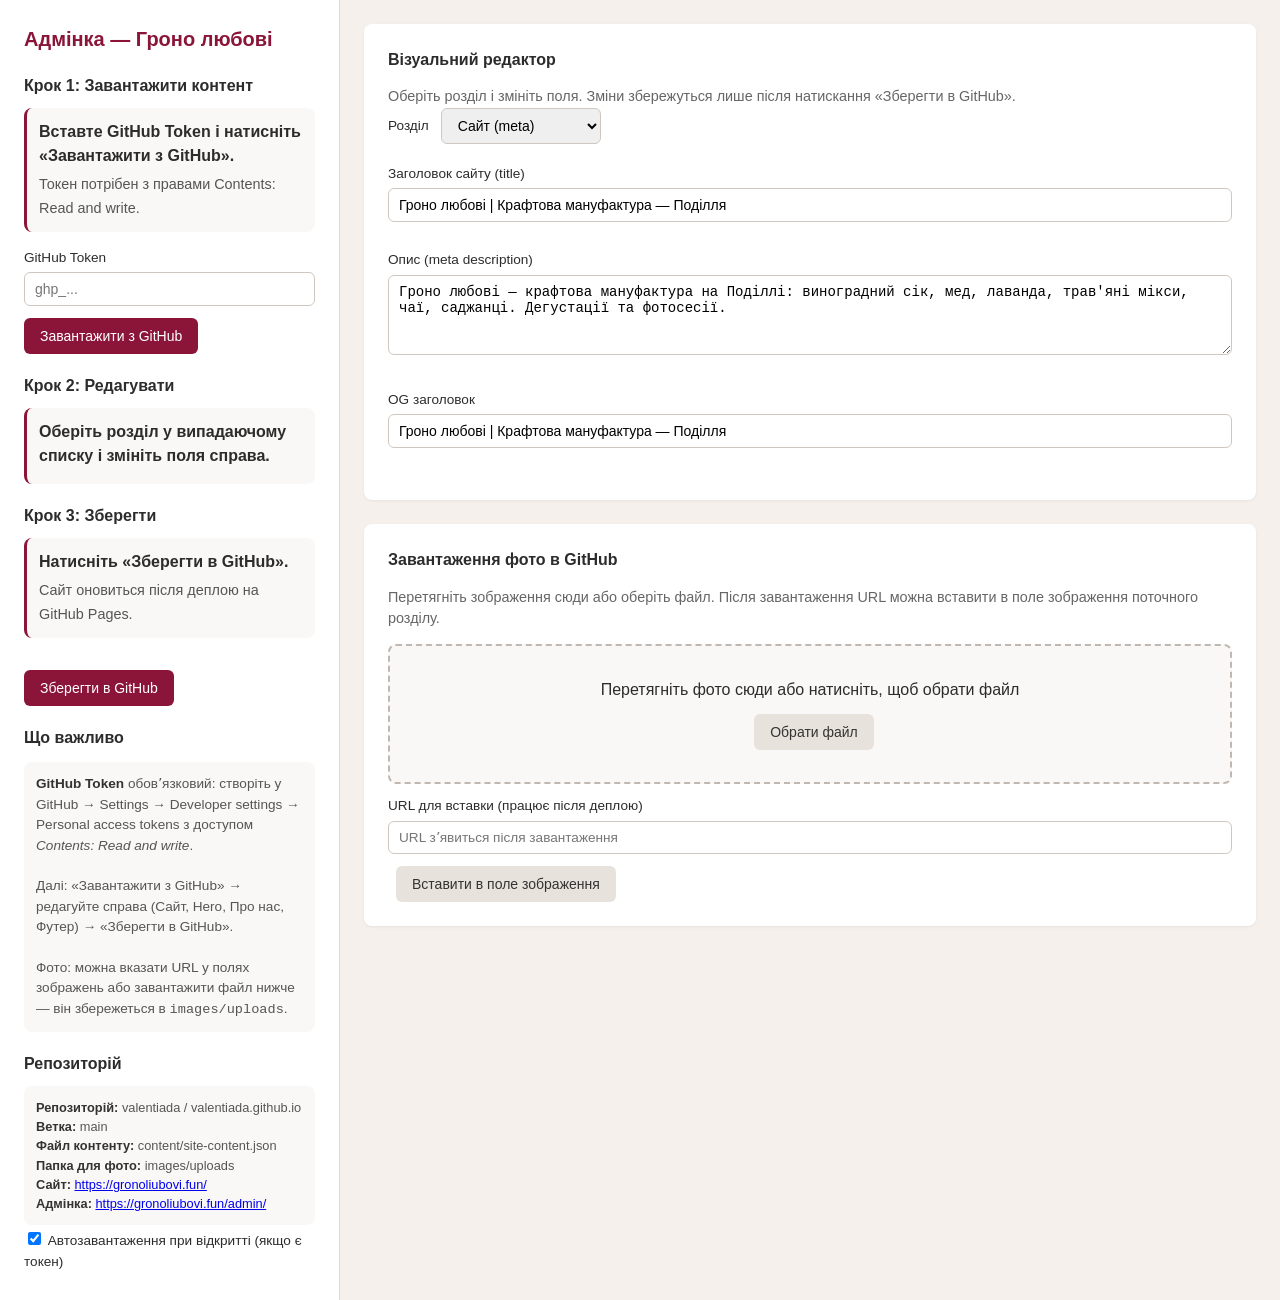
==== admin/index.html @ d366b320 "Адмін-панель: редагування контенту через GitHub Token Made-with: Cursor" ====
<!DOCTYPE html>
<html lang="uk">
<head>
  <meta charset="UTF-8" />
  <meta name="viewport" content="width=device-width, initial-scale=1" />
  <meta name="robots" content="noindex" />
  <title>Адмінка — Гроно любові</title>
  <style>
    * { box-sizing: border-box; }
    body { font-family: -apple-system, BlinkMacSystemFont, 'Segoe UI', Roboto, sans-serif; margin: 0; background: #f5f0eb; color: #2c2c2c; line-height: 1.5; }
    .layout { display: flex; min-height: 100vh; }
    .sidebar { width: 340px; min-width: 300px; padding: 24px; background: #fff; border-right: 1px solid #e0d9d2; overflow-y: auto; }
    .main { flex: 1; padding: 24px; overflow-y: auto; }
    h1 { font-size: 1.25rem; margin: 0 0 20px; color: #8B1538; }
    h2 { font-size: 1rem; margin: 20px 0 10px; font-weight: 600; }
    .step { margin-bottom: 16px; padding: 12px; background: #faf8f6; border-radius: 8px; border-left: 3px solid #8B1538; }
    .step strong { display: block; margin-bottom: 4px; }
    .step span { font-size: 0.9rem; color: #555; }
    label { display: block; margin-bottom: 4px; font-size: 0.85rem; font-weight: 500; }
    input[type="text"], input[type="password"], textarea { width: 100%; padding: 8px 10px; border: 1px solid #d0c8c0; border-radius: 6px; font-size: 14px; margin-bottom: 12px; }
    textarea { min-height: 80px; resize: vertical; }
    button { padding: 10px 16px; border-radius: 6px; font-size: 14px; cursor: pointer; border: none; }
    .btn-primary { background: #8B1538; color: #fff; }
    .btn-primary:hover { background: #70122e; }
    .btn-secondary { background: #e8e2dc; color: #333; margin-left: 8px; }
    .btn-secondary:hover { background: #ddd6ce; }
    .info-box { font-size: 0.85rem; color: #555; background: #faf8f6; padding: 12px; border-radius: 8px; margin: 12px 0; }
    .info-box strong { color: #333; }
    .repo-row { font-size: 0.8rem; margin: 4px 0; word-break: break-all; }
    .editor-card { background: #fff; border-radius: 8px; padding: 24px; margin-bottom: 24px; box-shadow: 0 1px 3px rgba(0,0,0,0.06); }
    .editor-card h2 { margin-top: 0; }
    .section-select { display: flex; gap: 12px; flex-wrap: wrap; align-items: center; margin-bottom: 20px; }
    select { padding: 8px 12px; border: 1px solid #d0c8c0; border-radius: 6px; font-size: 14px; min-width: 160px; }
    .field { margin-bottom: 16px; }
    .drop-zone { border: 2px dashed #c0b8b0; border-radius: 8px; padding: 32px; text-align: center; background: #faf8f6; margin: 12px 0; cursor: pointer; transition: background .2s; }
    .drop-zone:hover, .drop-zone.dragover { background: #f0ebe6; border-color: #8B1538; }
    .drop-zone input { display: none; }
    .url-output { margin-top: 12px; }
    .url-output input { font-size: 0.85rem; }
    .status { margin-top: 12px; padding: 8px 12px; border-radius: 6px; font-size: 0.9rem; }
    .status.success { background: #e8f5e9; color: #2e7d32; }
    .status.error { background: #ffebee; color: #c62828; }
    .status.info { background: #e3f2fd; color: #1565c0; }
    .mb-0 { margin-bottom: 0; }
    .mt-16 { margin-top: 16px; }
    @media (max-width: 900px) { .layout { flex-direction: column; } .sidebar { width: 100%; border-right: none; border-bottom: 1px solid #e0d9d2; } }
  </style>
</head>
<body>
  <div class="layout">
    <aside class="sidebar">
      <h1>Адмінка — Гроно любові</h1>

      <h2>Крок 1: Завантажити контент</h2>
      <div class="step">
        <strong>Вставте GitHub Token і натисніть «Завантажити з GitHub».</strong>
        <span>Токен потрібен з правами Contents: Read and write.</span>
      </div>
      <label>GitHub Token</label>
      <input type="password" id="token" placeholder="ghp_..." autocomplete="off" />
      <button type="button" class="btn-primary" id="btnLoad">Завантажити з GitHub</button>

      <h2>Крок 2: Редагувати</h2>
      <div class="step">
        <strong>Оберіть розділ у випадаючому списку і змініть поля справа.</strong>
      </div>

      <h2>Крок 3: Зберегти</h2>
      <div class="step">
        <strong>Натисніть «Зберегти в GitHub».</strong>
        <span>Сайт оновиться після деплою на GitHub Pages.</span>
      </div>
      <button type="button" class="btn-primary mt-16" id="btnSave">Зберегти в GitHub</button>

      <h2>Що важливо</h2>
      <div class="info-box">
        <strong>GitHub Token</strong> обовʼязковий: створіть у GitHub → Settings → Developer settings → Personal access tokens з доступом <em>Contents: Read and write</em>.
        <br><br>
        Далі: «Завантажити з GitHub» → редагуйте справа (Сайт, Hero, Про нас, Футер) → «Зберегти в GitHub».
        <br><br>
        Фото: можна вказати URL у полях зображень або завантажити файл нижче — він збережеться в <code>images/uploads</code>.
      </div>

      <h2>Репозиторій</h2>
      <div class="info-box repo-row">
        <strong>Репозиторій:</strong> <span id="repoDisplay">valentiada / valentiada.github.io</span><br>
        <strong>Ветка:</strong> <span id="branchDisplay">main</span><br>
        <strong>Файл контенту:</strong> <span id="pathDisplay">content/site-content.json</span><br>
        <strong>Папка для фото:</strong> <span id="photoFolderDisplay">images/uploads</span><br>
        <strong>Сайт:</strong> <a href="https://gronoliubovi.fun/" target="_blank" rel="noopener">https://gronoliubovi.fun/</a><br>
        <strong>Адмінка:</strong> <a href="https://gronoliubovi.fun/admin/" target="_blank" rel="noopener">https://gronoliubovi.fun/admin/</a>
      </div>

      <label><input type="checkbox" id="autoLoad" checked /> Автозавантаження при відкритті (якщо є токен)</label>
    </aside>

    <main class="main">
      <div class="editor-card">
        <h2>Візуальний редактор</h2>
        <p class="mb-0" style="color:#666;font-size:0.9rem;">Оберіть розділ і змініть поля. Зміни збережуться лише після натискання «Зберегти в GitHub».</p>

        <div class="section-select">
          <label class="field" style="margin-bottom:0;">Розділ</label>
          <select id="section">
            <option value="site">Сайт (meta)</option>
            <option value="hero">Hero</option>
            <option value="about">Про нас</option>
            <option value="footer">Футер</option>
          </select>
        </div>

        <div id="editorFields"></div>
        <div id="editorStatus" class="status" style="display:none;"></div>
      </div>

      <div class="editor-card">
        <h2>Завантаження фото в GitHub</h2>
        <p style="color:#666;font-size:0.9rem;">Перетягніть зображення сюди або оберіть файл. Після завантаження URL можна вставити в поле зображення поточного розділу.</p>
        <div class="drop-zone" id="dropZone">
          <input type="file" id="fileInput" accept="image/*" />
          <p style="margin:0;">Перетягніть фото сюди або натисніть, щоб обрати файл</p>
          <button type="button" class="btn-secondary" style="margin-top:12px;">Обрати файл</button>
        </div>
        <div class="url-output">
          <label>URL для вставки (працює після деплою)</label>
          <input type="text" id="uploadedUrl" readonly placeholder="URL зʼявиться після завантаження" />
          <button type="button" class="btn-secondary" id="btnInsertUrl">Вставити в поле зображення</button>
        </div>
        <div id="uploadStatus" class="status" style="display:none;"></div>
      </div>
    </main>
  </div>

  <script>
(function () {
  var DEFAULT = {
    owner: 'valentiada',
    repo: 'valentiada.github.io',
    branch: 'main',
    contentPath: 'content/site-content.json',
    photoFolder: 'images/uploads',
    siteUrl: 'https://gronoliubovi.fun/'
  };

  var defaultContent = {
    site: { title: 'Гроно любові | Крафтова мануфактура — Поділля', description: 'Гроно любові — крафтова мануфактура на Поділлі: виноградний сік, мед, лаванда, трав\'яні мікси, чаї, саджанці. Дегустації та фотосесії.', ogTitle: 'Гроно любові | Крафтова мануфактура — Поділля' },
    hero: { title: 'Гроно любові', subtitle: 'Крафтова мануфактура на Поділлі: виноградний сік, мед, лаванда, трав\'яні мікси, чаї, саджанці. Дегустації та фотосесії.', image: '/images/grapes-vine-closeup.png', ctaText: 'Перейти до контенту' },
    about: { title: 'Про нас', body: 'Ми — крафтова мануфактура на Поділлі. Вирощуємо виноград, лаванду, збираємо мед, готуємо трав\'яні мікси та чаї. Запрошуємо на дегустації та фотосесії.', image: '/images/beekeeper-honeycomb-sky.png' },
    footer: { telegramUrl: 'https://t.me/gronoliubovi', footerText: 'Гроно любові — Поділля. Зв\'яжіться з нами через Telegram.', contactLine: 'Поділля, Україна' }
  };

  var config = { owner: DEFAULT.owner, repo: DEFAULT.repo, branch: DEFAULT.branch, contentPath: DEFAULT.contentPath, photoFolder: DEFAULT.photoFolder };
  var data = JSON.parse(JSON.stringify(defaultContent));
  var contentSha = null;

  function getToken() { return document.getElementById('token').value.trim(); }
  function apiUrl(path) { return 'https://api.github.com/repos/' + config.owner + '/' + config.repo + '/contents/' + path + '?ref=' + encodeURIComponent(config.branch); }

  function showStatus(elId, text, type) {
    var el = document.getElementById(elId);
    el.style.display = 'block';
    el.className = 'status ' + (type || 'info');
    el.textContent = text;
  }

  function renderFields() {
    var section = document.getElementById('section').value;
    var html = '';
    var s = data[section] || {};
    if (section === 'site') {
      html += '<div class="field"><label>Заголовок сайту (title)</label><input type="text" id="f_title" value="' + escapeAttr(s.title) + '" /></div>';
      html += '<div class="field"><label>Опис (meta description)</label><textarea id="f_description">' + escapeHtml(s.description || '') + '</textarea></div>';
      html += '<div class="field"><label>OG заголовок</label><input type="text" id="f_ogTitle" value="' + escapeAttr(s.ogTitle) + '" /></div>';
    } else if (section === 'hero') {
      html += '<div class="field"><label>Заголовок</label><input type="text" id="f_title" value="' + escapeAttr(s.title) + '" /></div>';
      html += '<div class="field"><label>Підзаголовок</label><textarea id="f_subtitle">' + escapeHtml(s.subtitle || '') + '</textarea></div>';
      html += '<div class="field"><label>URL зображення</label><input type="text" id="f_image" value="' + escapeAttr(s.image) + '" placeholder="/images/..." /></div>';
      html += '<div class="field"><label>Текст кнопки</label><input type="text" id="f_ctaText" value="' + escapeAttr(s.ctaText) + '" /></div>';
    } else if (section === 'about') {
      html += '<div class="field"><label>Заголовок</label><input type="text" id="f_title" value="' + escapeAttr(s.title) + '" /></div>';
      html += '<div class="field"><label>Текст</label><textarea id="f_body" style="min-height:120px">' + escapeHtml(s.body || '') + '</textarea></div>';
      html += '<div class="field"><label>URL зображення</label><input type="text" id="f_image" value="' + escapeAttr(s.image) + '" placeholder="/images/..." /></div>';
    } else if (section === 'footer') {
      html += '<div class="field"><label>Посилання на Telegram</label><input type="text" id="f_telegramUrl" value="' + escapeAttr(s.telegramUrl) + '" /></div>';
      html += '<div class="field"><label>Текст у футері</label><textarea id="f_footerText">' + escapeHtml(s.footerText || '') + '</textarea></div>';
      html += '<div class="field"><label>Контактний рядок (адреса)</label><input type="text" id="f_contactLine" value="' + escapeAttr(s.contactLine) + '" /></div>';
    }
    document.getElementById('editorFields').innerHTML = html;
  }
  function escapeAttr(s) { return String(s || '').replace(/&/g, '&amp;').replace(/"/g, '&quot;').replace(/</g, '&lt;').replace(/>/g, '&gt;'); }
  function escapeHtml(s) { return String(s || '').replace(/&/g, '&amp;').replace(/</g, '&lt;').replace(/>/g, '&gt;').replace(/"/g, '&quot;'); }

  function collectFields() {
    var section = document.getElementById('section').value;
    var s = data[section] || {};
    if (section === 'site') {
      s.title = document.getElementById('f_title').value.trim();
      s.description = document.getElementById('f_description').value.trim();
      s.ogTitle = document.getElementById('f_ogTitle').value.trim();
    } else if (section === 'hero') {
      s.title = document.getElementById('f_title').value.trim();
      s.subtitle = document.getElementById('f_subtitle').value.trim();
      s.image = document.getElementById('f_image').value.trim();
      s.ctaText = document.getElementById('f_ctaText').value.trim();
    } else if (section === 'about') {
      s.title = document.getElementById('f_title').value.trim();
      s.body = document.getElementById('f_body').value.trim();
      s.image = document.getElementById('f_image').value.trim();
    } else if (section === 'footer') {
      s.telegramUrl = document.getElementById('f_telegramUrl').value.trim();
      s.footerText = document.getElementById('f_footerText').value.trim();
      s.contactLine = document.getElementById('f_contactLine').value.trim();
    }
    data[section] = s;
  }

  document.getElementById('section').addEventListener('change', function () {
    collectFields();
    renderFields();
  });

  function loadFromGitHub() {
    var token = getToken();
    if (!token) { showStatus('editorStatus', 'Вставте GitHub Token і натисніть «Завантажити з GitHub».', 'error'); return; }
    showStatus('editorStatus', 'Завантаження…', 'info');
    fetch(apiUrl(config.contentPath), { headers: { 'Authorization': 'token ' + token, 'Accept': 'application/vnd.github.v3+json' } })
      .then(function (r) {
        if (r.status === 404) {
          data = JSON.parse(JSON.stringify(defaultContent));
          contentSha = null;
          renderFields();
          showStatus('editorStatus', 'Файл ще не існує в репо. Редагуйте і натисніть «Зберегти в GitHub».', 'info');
          return;
        }
        if (!r.ok) throw new Error(r.status + ' ' + r.statusText);
        return r.json();
      })
      .then(function (json) {
        if (!json) return;
        try {
          var decoded = atob(json.content.replace(/\n/g, ''));
          data = JSON.parse(decoded);
          contentSha = json.sha;
          renderFields();
          showStatus('editorStatus', 'Контент завантажено з GitHub.', 'success');
        } catch (e) {
          showStatus('editorStatus', 'Помилка читання файлу: ' + e.message, 'error');
        }
      })
      .catch(function (err) {
        showStatus('editorStatus', 'Помилка: ' + err.message, 'error');
      });
  }

  function saveToGitHub() {
    var token = getToken();
    if (!token) { showStatus('editorStatus', 'Вставте GitHub Token.', 'error'); return; }
    collectFields();
    showStatus('editorStatus', 'Збереження…', 'info');
    var body = { message: 'Оновлення контенту з адмінки', content: btoa(unescape(encodeURIComponent(JSON.stringify(data, null, 2)))), branch: config.branch };
    if (contentSha) body.sha = contentSha;
    fetch(apiUrl(config.contentPath), {
      method: 'PUT',
      headers: { 'Authorization': 'token ' + token, 'Accept': 'application/vnd.github.v3+json', 'Content-Type': 'application/json' },
      body: JSON.stringify(body)
    })
      .then(function (r) {
        if (!r.ok) return r.json().then(function (j) { throw new Error(j.message || r.statusText); });
        return r.json();
      })
      .then(function (json) {
        contentSha = json.content.sha;
        showStatus('editorStatus', 'Збережено в GitHub. Сайт оновиться після деплою.', 'success');
      })
      .catch(function (err) {
        showStatus('editorStatus', 'Помилка: ' + err.message, 'error');
      });
  }

  document.getElementById('btnLoad').addEventListener('click', loadFromGitHub);
  document.getElementById('btnSave').addEventListener('click', saveToGitHub);

  var dropZone = document.getElementById('dropZone');
  var fileInput = document.getElementById('fileInput');
  dropZone.addEventListener('click', function () { fileInput.click(); });
  dropZone.addEventListener('dragover', function (e) { e.preventDefault(); dropZone.classList.add('dragover'); });
  dropZone.addEventListener('dragleave', function () { dropZone.classList.remove('dragover'); });
  dropZone.addEventListener('drop', function (e) {
    e.preventDefault();
    dropZone.classList.remove('dragover');
    var file = e.dataTransfer.files[0];
    if (file && file.type.indexOf('image/') === 0) uploadImage(file);
  });
  fileInput.addEventListener('change', function () {
    var file = fileInput.files[0];
    if (file) uploadImage(file);
    fileInput.value = '';
  });

  function uploadImage(file) {
    var token = getToken();
    if (!token) { showStatus('uploadStatus', 'Вставте GitHub Token.', 'error'); return; }
    var ext = (file.name.match(/\.(\w+)$/) || [])[1] || 'jpg';
    var name = 'img-' + Date.now() + '.' + ext.toLowerCase();
    var path = config.photoFolder + '/' + name;
    showStatus('uploadStatus', 'Завантаження…', 'info');
    var reader = new FileReader();
    reader.onload = function () {
      var base64 = reader.result.split(',')[1];
      fetch(apiUrl(path), {
        method: 'PUT',
        headers: { 'Authorization': 'token ' + token, 'Accept': 'application/vnd.github.v3+json', 'Content-Type': 'application/json' },
        body: JSON.stringify({ message: 'Фото з адмінки', content: base64, branch: config.branch })
      })
        .then(function (r) {
          if (!r.ok) return r.json().then(function (j) { throw new Error(j.message || r.statusText); });
          var url = DEFAULT.siteUrl + path.replace(/^\/+/, '');
          document.getElementById('uploadedUrl').value = '/' + path;
          showStatus('uploadStatus', 'Файл завантажено. URL для вставки: /' + path, 'success');
        })
        .catch(function (err) { showStatus('uploadStatus', 'Помилка: ' + err.message, 'error'); });
    };
    reader.readAsDataURL(file);
  }

  document.getElementById('btnInsertUrl').addEventListener('click', function () {
    var url = document.getElementById('uploadedUrl').value.trim();
    var imgField = document.getElementById('f_image');
    if (imgField) { imgField.value = url; showStatus('editorStatus', 'URL вставлено в поле зображення.', 'success'); }
  });

  renderFields();
  document.getElementById('repoDisplay').textContent = config.owner + ' / ' + config.repo;
  document.getElementById('branchDisplay').textContent = config.branch;
  document.getElementById('pathDisplay').textContent = config.contentPath;
  document.getElementById('photoFolderDisplay').textContent = config.photoFolder;

  if (document.getElementById('autoLoad').checked) {
    try {
      var saved = localStorage.getItem('gronoliubovi_admin_token');
      if (saved) { document.getElementById('token').value = saved; loadFromGitHub(); }
    } catch (e) {}
  }
  document.getElementById('token').addEventListener('input', function () {
    try {
      var t = document.getElementById('token').value;
      if (t) localStorage.setItem('gronoliubovi_admin_token', t);
      else localStorage.removeItem('gronoliubovi_admin_token');
    } catch (e) {}
  });
})();
  </script>
</body>
</html>
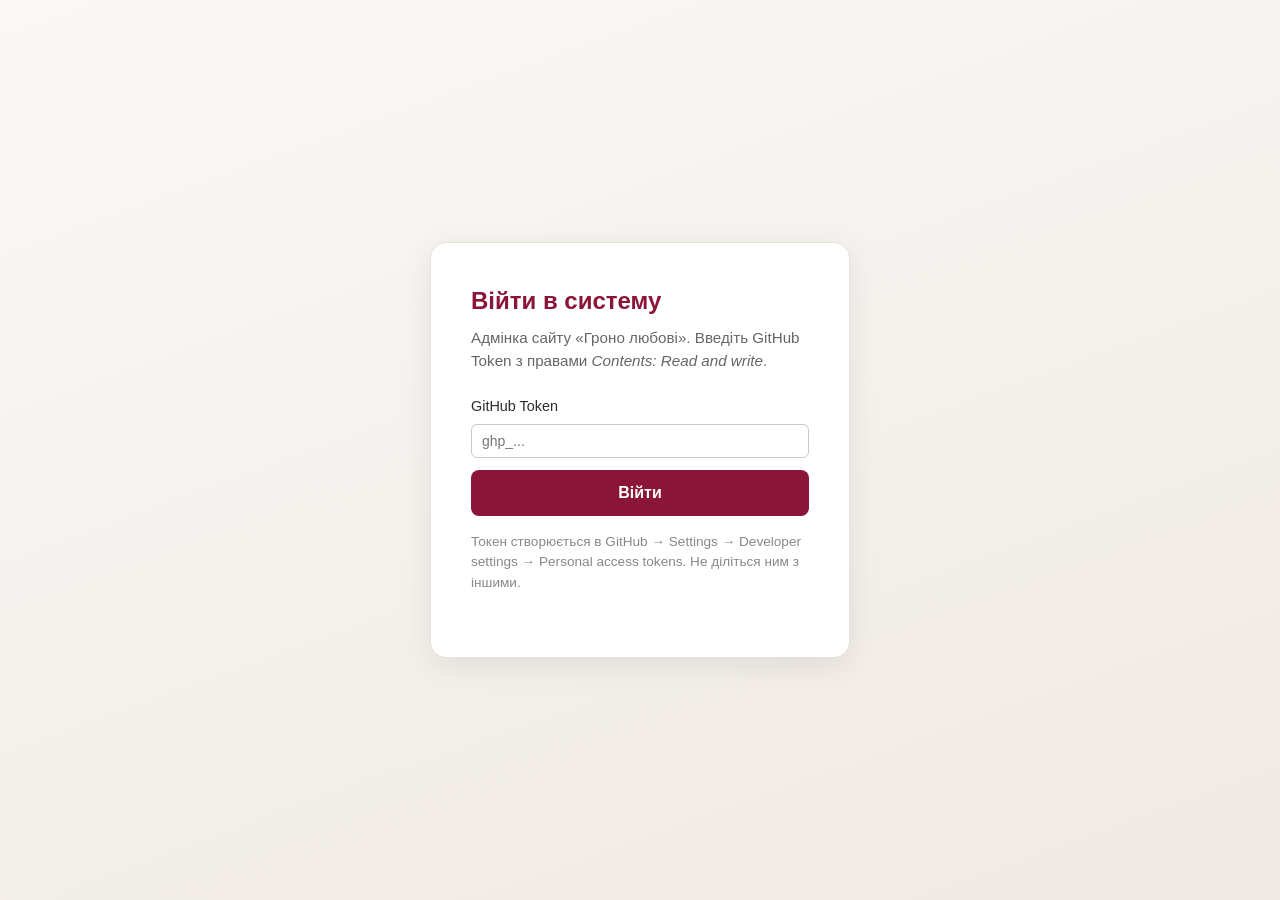
==== commit 462a4f51: "Адмінка: UTF-8, спочатку авторизація, статус деплою Made-with: Cursor" ====
--- a/admin/index.html
+++ b/admin/index.html
@@ -8,11 +8,28 @@
   <style>
     * { box-sizing: border-box; }
     body { font-family: -apple-system, BlinkMacSystemFont, 'Segoe UI', Roboto, sans-serif; margin: 0; background: #f5f0eb; color: #2c2c2c; line-height: 1.5; }
+    /* Екран входу */
+    #loginScreen { min-height: 100vh; display: flex; align-items: center; justify-content: center; padding: 24px; background: linear-gradient(160deg, #faf8f6 0%, #efe9e3 100%); }
+    #loginScreen.hidden { display: none; }
+    .login-card { background: #fff; border-radius: 16px; padding: 40px; max-width: 420px; width: 100%; box-shadow: 0 8px 32px rgba(0,0,0,0.08); border: 1px solid #e8e2dc; }
+    .login-card h1 { margin: 0 0 8px; font-size: 1.5rem; color: #8B1538; }
+    .login-card p { margin: 0 0 24px; color: #666; font-size: 0.95rem; }
+    .login-card label { display: block; margin-bottom: 6px; font-size: 0.9rem; font-weight: 500; }
+    .login-card input { width: 100%; padding: 12px 14px; border: 1px solid #d0c8c0; border-radius: 8px; font-size: 15px; margin-bottom: 20px; }
+    .login-card input:focus { outline: none; border-color: #8B1538; box-shadow: 0 0 0 2px rgba(139,21,56,0.15); }
+    .login-card button { width: 100%; padding: 14px; border: none; border-radius: 8px; font-size: 16px; font-weight: 600; cursor: pointer; background: #8B1538; color: #fff; }
+    .login-card button:hover { background: #70122e; }
+    .login-card .help { margin-top: 16px; font-size: 0.85rem; color: #888; }
+    .login-card .help a { color: #8B1538; }
+    #loginError { margin-top: 12px; padding: 10px; border-radius: 8px; background: #ffebee; color: #c62828; font-size: 0.9rem; display: none; }
+    /* Основна адмінка */
+    #adminPanel { display: none; min-height: 100vh; }
+    #adminPanel.visible { display: block; }
     .layout { display: flex; min-height: 100vh; }
     .sidebar { width: 340px; min-width: 300px; padding: 24px; background: #fff; border-right: 1px solid #e0d9d2; overflow-y: auto; }
     .main { flex: 1; padding: 24px; overflow-y: auto; }
-    h1 { font-size: 1.25rem; margin: 0 0 20px; color: #8B1538; }
-    h2 { font-size: 1rem; margin: 20px 0 10px; font-weight: 600; }
+    .sidebar h1 { font-size: 1.25rem; margin: 0 0 20px; color: #8B1538; }
+    .sidebar h2 { font-size: 1rem; margin: 20px 0 10px; font-weight: 600; }
     .step { margin-bottom: 16px; padding: 12px; background: #faf8f6; border-radius: 8px; border-left: 3px solid #8B1538; }
     .step strong { display: block; margin-bottom: 4px; }
     .step span { font-size: 0.9rem; color: #555; }
@@ -24,6 +41,8 @@
     .btn-primary:hover { background: #70122e; }
     .btn-secondary { background: #e8e2dc; color: #333; margin-left: 8px; }
     .btn-secondary:hover { background: #ddd6ce; }
+    .btn-small { padding: 6px 10px; font-size: 12px; }
+    .btn-link { background: none; color: #8B1538; text-decoration: underline; margin-left: 0; }
     .info-box { font-size: 0.85rem; color: #555; background: #faf8f6; padding: 12px; border-radius: 8px; margin: 12px 0; }
     .info-box strong { color: #333; }
     .repo-row { font-size: 0.8rem; margin: 4px 0; word-break: break-all; }
@@ -32,9 +51,13 @@
     .section-select { display: flex; gap: 12px; flex-wrap: wrap; align-items: center; margin-bottom: 20px; }
     select { padding: 8px 12px; border: 1px solid #d0c8c0; border-radius: 6px; font-size: 14px; min-width: 160px; }
     .field { margin-bottom: 16px; }
-    .drop-zone { border: 2px dashed #c0b8b0; border-radius: 8px; padding: 32px; text-align: center; background: #faf8f6; margin: 12px 0; cursor: pointer; transition: background .2s; }
+    .field-with-preview { display: flex; gap: 12px; align-items: flex-start; }
+    .field-with-preview input { flex: 1; }
+    .img-preview { width: 80px; height: 80px; object-fit: cover; border-radius: 8px; border: 1px solid #e0d9d2; background: #f5f0eb; }
+    .drop-zone { border: 2px dashed #c0b8b0; border-radius: 8px; padding: 28px; text-align: center; background: #faf8f6; margin: 12px 0; cursor: pointer; transition: background .2s; }
     .drop-zone:hover, .drop-zone.dragover { background: #f0ebe6; border-color: #8B1538; }
     .drop-zone input { display: none; }
+    .drop-zone .hint { font-size: 0.85rem; color: #888; margin-top: 8px; }
     .url-output { margin-top: 12px; }
     .url-output input { font-size: 0.85rem; }
     .status { margin-top: 12px; padding: 8px 12px; border-radius: 6px; font-size: 0.9rem; }
@@ -43,92 +66,146 @@
     .status.info { background: #e3f2fd; color: #1565c0; }
     .mb-0 { margin-bottom: 0; }
     .mt-16 { margin-top: 16px; }
+    .logout-row { margin-top: 24px; padding-top: 16px; border-top: 1px solid #e8e2dc; }
+    .deploy-status { margin-top: 16px; padding: 12px; background: #f5f8fa; border-radius: 8px; font-size: 0.85rem; }
+    .deploy-status h3 { margin: 0 0 8px; font-size: 0.9rem; }
+    .deploy-status .line { margin: 4px 0; }
+    .deploy-status .badge { display: inline-block; padding: 2px 8px; border-radius: 4px; font-size: 0.8rem; font-weight: 600; }
+    .deploy-status .badge.built { background: #e8f5e9; color: #2e7d32; }
+    .deploy-status .badge.building { background: #fff3e0; color: #e65100; }
+    .deploy-status .badge.unknown { background: #eceff1; color: #546e7a; }
+    .recent-uploads { margin-top: 16px; }
+    .recent-uploads h3 { font-size: 0.9rem; margin: 0 0 8px; }
+    .upload-item { display: flex; align-items: center; gap: 8px; margin-bottom: 8px; font-size: 0.85rem; }
+    .upload-item input { flex: 1; margin: 0; font-size: 12px; }
+    .insert-btns { display: flex; flex-wrap: wrap; gap: 6px; margin-top: 4px; }
+    .tabs { display: flex; gap: 4px; margin-bottom: 16px; border-bottom: 1px solid #e0d9d2; }
+    .tabs button { border-radius: 8px 8px 0 0; margin: 0; background: transparent; color: #666; }
+    .tabs button.active { background: #faf8f6; color: #8B1538; font-weight: 600; }
+    .raw-json { font-family: monospace; font-size: 12px; min-height: 200px; }
     @media (max-width: 900px) { .layout { flex-direction: column; } .sidebar { width: 100%; border-right: none; border-bottom: 1px solid #e0d9d2; } }
   </style>
 </head>
 <body>
-  <div class="layout">
-    <aside class="sidebar">
-      <h1>Адмінка — Гроно любові</h1>
-
-      <h2>Крок 1: Завантажити контент</h2>
-      <div class="step">
-        <strong>Вставте GitHub Token і натисніть «Завантажити з GitHub».</strong>
-        <span>Токен потрібен з правами Contents: Read and write.</span>
-      </div>
-      <label>GitHub Token</label>
-      <input type="password" id="token" placeholder="ghp_..." autocomplete="off" />
-      <button type="button" class="btn-primary" id="btnLoad">Завантажити з GitHub</button>
-
-      <h2>Крок 2: Редагувати</h2>
-      <div class="step">
-        <strong>Оберіть розділ у випадаючому списку і змініть поля справа.</strong>
-      </div>
-
-      <h2>Крок 3: Зберегти</h2>
-      <div class="step">
-        <strong>Натисніть «Зберегти в GitHub».</strong>
-        <span>Сайт оновиться після деплою на GitHub Pages.</span>
-      </div>
-      <button type="button" class="btn-primary mt-16" id="btnSave">Зберегти в GitHub</button>
-
-      <h2>Що важливо</h2>
-      <div class="info-box">
-        <strong>GitHub Token</strong> обовʼязковий: створіть у GitHub → Settings → Developer settings → Personal access tokens з доступом <em>Contents: Read and write</em>.
-        <br><br>
-        Далі: «Завантажити з GitHub» → редагуйте справа (Сайт, Hero, Про нас, Футер) → «Зберегти в GitHub».
-        <br><br>
-        Фото: можна вказати URL у полях зображень або завантажити файл нижче — він збережеться в <code>images/uploads</code>.
-      </div>
-
-      <h2>Репозиторій</h2>
-      <div class="info-box repo-row">
-        <strong>Репозиторій:</strong> <span id="repoDisplay">valentiada / valentiada.github.io</span><br>
-        <strong>Ветка:</strong> <span id="branchDisplay">main</span><br>
-        <strong>Файл контенту:</strong> <span id="pathDisplay">content/site-content.json</span><br>
-        <strong>Папка для фото:</strong> <span id="photoFolderDisplay">images/uploads</span><br>
-        <strong>Сайт:</strong> <a href="https://gronoliubovi.fun/" target="_blank" rel="noopener">https://gronoliubovi.fun/</a><br>
-        <strong>Адмінка:</strong> <a href="https://gronoliubovi.fun/admin/" target="_blank" rel="noopener">https://gronoliubovi.fun/admin/</a>
-      </div>
-
-      <label><input type="checkbox" id="autoLoad" checked /> Автозавантаження при відкритті (якщо є токен)</label>
-    </aside>
-
-    <main class="main">
-      <div class="editor-card">
-        <h2>Візуальний редактор</h2>
-        <p class="mb-0" style="color:#666;font-size:0.9rem;">Оберіть розділ і змініть поля. Зміни збережуться лише після натискання «Зберегти в GitHub».</p>
-
-        <div class="section-select">
-          <label class="field" style="margin-bottom:0;">Розділ</label>
-          <select id="section">
-            <option value="site">Сайт (meta)</option>
-            <option value="hero">Hero</option>
-            <option value="about">Про нас</option>
-            <option value="footer">Футер</option>
-          </select>
-        </div>
-
-        <div id="editorFields"></div>
-        <div id="editorStatus" class="status" style="display:none;"></div>
-      </div>
-
-      <div class="editor-card">
-        <h2>Завантаження фото в GitHub</h2>
-        <p style="color:#666;font-size:0.9rem;">Перетягніть зображення сюди або оберіть файл. Після завантаження URL можна вставити в поле зображення поточного розділу.</p>
-        <div class="drop-zone" id="dropZone">
-          <input type="file" id="fileInput" accept="image/*" />
-          <p style="margin:0;">Перетягніть фото сюди або натисніть, щоб обрати файл</p>
-          <button type="button" class="btn-secondary" style="margin-top:12px;">Обрати файл</button>
-        </div>
-        <div class="url-output">
-          <label>URL для вставки (працює після деплою)</label>
-          <input type="text" id="uploadedUrl" readonly placeholder="URL зʼявиться після завантаження" />
-          <button type="button" class="btn-secondary" id="btnInsertUrl">Вставити в поле зображення</button>
-        </div>
-        <div id="uploadStatus" class="status" style="display:none;"></div>
-      </div>
-    </main>
+  <!-- Екран входу -->
+  <div id="loginScreen">
+    <div class="login-card">
+      <h1>Війти в систему</h1>
+      <p>Адмінка сайту «Гроно любові». Введіть GitHub Token з правами <em>Contents: Read and write</em>.</p>
+      <label for="loginToken">GitHub Token</label>
+      <input type="password" id="loginToken" placeholder="ghp_..." autocomplete="off" />
+      <button type="button" id="btnLogin">Війти</button>
+      <div id="loginError"></div>
+      <p class="help">Токен створюється в GitHub → Settings → Developer settings → Personal access tokens. Не діліться ним з іншими.</p>
+    </div>
+  </div>
+
+  <!-- Основна панель (після входу) -->
+  <div id="adminPanel">
+    <div class="layout">
+      <aside class="sidebar">
+        <h1>Адмінка — Гроно любові</h1>
+
+        <h2>Крок 1: Завантажити контент</h2>
+        <div class="step">
+          <strong>Натисніть «Завантажити з GitHub».</strong>
+          <span>Контент підхопиться з репозиторію.</span>
+        </div>
+        <button type="button" class="btn-primary" id="btnLoad">Завантажити з GitHub</button>
+
+        <h2>Крок 2: Редагувати</h2>
+        <div class="step">
+          <strong>Оберіть розділ і змініть поля справа.</strong>
+          <span>Можна редагувати всі дрібниці: тексти, посилання, зображення.</span>
+        </div>
+
+        <h2>Крок 3: Зберегти</h2>
+        <div class="step">
+          <strong>Натисніть «Зберегти в GitHub».</strong>
+          <span>Сайт оновиться після деплою на GitHub Pages.</span>
+        </div>
+        <button type="button" class="btn-primary mt-16" id="btnSave">Зберегти в GitHub</button>
+
+        <h2>Корисне</h2>
+        <div class="info-box">
+          Фото: завантажуйте в блок «Медіа» — одразу кілька файлів (drag-and-drop або вибір). Потім кнопкою «Вставити в Hero» / «Вставити в Про нас» підставити URL.
+          <br><br>
+          У полях зображень можна вставляти будь-який URL або шлях, наприклад <code>/images/файл.jpg</code>.
+        </div>
+
+        <div class="info-box repo-row">
+          <strong>Репозиторій:</strong> <span id="repoDisplay">valentiada / valentiada.github.io</span><br>
+          <strong>Ветка:</strong> <span id="branchDisplay">main</span><br>
+          <strong>Файл контенту:</strong> <span id="pathDisplay">content/site-content.json</span><br>
+          <strong>Папка для фото:</strong> <span id="photoFolderDisplay">images/uploads</span><br>
+          <strong>Сайт:</strong> <a href="https://gronoliubovi.fun/" target="_blank" rel="noopener">gronoliubovi.fun</a><br>
+          <strong>Адмінка:</strong> <a href="https://gronoliubovi.fun/admin/" target="_blank" rel="noopener">gronoliubovi.fun/admin</a>
+        </div>
+
+        <label><input type="checkbox" id="autoLoad" checked /> Автозавантаження контенту при відкритті</label>
+
+        <h2>Статус деплою</h2>
+        <div class="deploy-status" id="deployStatus">
+          <h3>GitHub Pages</h3>
+          <div class="line" id="deployLastCommit">—</div>
+          <div class="line" id="deployPagesStatus">—</div>
+          <button type="button" class="btn-secondary btn-small mt-16" id="btnDeployStatus">Перевірити статус</button>
+        </div>
+
+        <div class="logout-row">
+          <button type="button" class="btn-secondary btn-link" id="btnLogout">Вийти з системи</button>
+        </div>
+      </aside>
+
+      <main class="main">
+        <div class="tabs">
+          <button type="button" class="tabs-btn active" data-tab="visual">Редактор</button>
+          <button type="button" class="tabs-btn" data-tab="raw">JSON</button>
+        </div>
+
+        <div id="tabVisual" class="tab-content">
+          <div class="editor-card">
+            <h2>Контент</h2>
+            <div class="section-select">
+              <label style="margin-bottom:0;">Розділ</label>
+              <select id="section">
+                <option value="site">Сайт (meta, OG)</option>
+                <option value="hero">Hero</option>
+                <option value="about">Про нас</option>
+                <option value="footer">Футер</option>
+              </select>
+            </div>
+            <div id="editorFields"></div>
+            <div id="editorStatus" class="status" style="display:none;"></div>
+          </div>
+
+          <div class="editor-card">
+            <h2>Медіа: завантаження фото</h2>
+            <p style="color:#666;font-size:0.9rem;margin-bottom:12px;">Перетягніть кілька фото сюди або натисніть і оберіть файли. Після завантаження натисніть «Вставити в Hero» або «Вставити в Про нас».</p>
+            <div class="drop-zone" id="dropZone">
+              <input type="file" id="fileInput" accept="image/*" multiple />
+              <p style="margin:0;">Перетягніть фото сюди або натисніть, щоб обрати файли</p>
+              <span class="hint">Підтримуються JPG, PNG, WebP, GIF. Можна вибрати кілька файлів.</span>
+            </div>
+            <div class="recent-uploads" id="recentUploads" style="display:none;">
+              <h3>Останні завантаження</h3>
+              <div id="recentUploadsList"></div>
+            </div>
+            <div id="uploadStatus" class="status" style="display:none;"></div>
+          </div>
+        </div>
+
+        <div id="tabRaw" class="tab-content" style="display:none;">
+          <div class="editor-card">
+            <h2>Сирі дані (JSON)</h2>
+            <p style="color:#666;font-size:0.9rem;margin-bottom:12px;">Для складних правок. Змініть JSON, натисніть «Застосувати», потім «Зберегти в GitHub» у бічній панелі.</p>
+            <textarea id="rawJson" class="raw-json"></textarea>
+            <button type="button" class="btn-secondary mt-16" id="btnApplyRaw">Застосувати JSON</button>
+            <div id="rawJsonStatus" class="status" style="display:none;"></div>
+          </div>
+        </div>
+      </main>
+    </div>
   </div>
 
   <script>
@@ -143,49 +220,146 @@
   };
 
   var defaultContent = {
-    site: { title: 'Гроно любові | Крафтова мануфактура — Поділля', description: 'Гроно любові — крафтова мануфактура на Поділлі: виноградний сік, мед, лаванда, трав\'яні мікси, чаї, саджанці. Дегустації та фотосесії.', ogTitle: 'Гроно любові | Крафтова мануфактура — Поділля' },
-    hero: { title: 'Гроно любові', subtitle: 'Крафтова мануфактура на Поділлі: виноградний сік, мед, лаванда, трав\'яні мікси, чаї, саджанці. Дегустації та фотосесії.', image: '/images/grapes-vine-closeup.png', ctaText: 'Перейти до контенту' },
-    about: { title: 'Про нас', body: 'Ми — крафтова мануфактура на Поділлі. Вирощуємо виноград, лаванду, збираємо мед, готуємо трав\'яні мікси та чаї. Запрошуємо на дегустації та фотосесії.', image: '/images/beekeeper-honeycomb-sky.png' },
-    footer: { telegramUrl: 'https://t.me/gronoliubovi', footerText: 'Гроно любові — Поділля. Зв\'яжіться з нами через Telegram.', contactLine: 'Поділля, Україна' }
+    site: {
+      title: 'Гроно любові | Крафтова мануфактура — Поділля',
+      description: 'Гроно любові — крафтова мануфактура на Поділлі: виноградний сік, мед, лаванда, трав\'яні мікси, чаї, саджанці. Дегустації та фотосесії.',
+      ogTitle: 'Гроно любові | Крафтова мануфактура — Поділля',
+      ogDescription: 'Виноградний сік, мед, лаванда, трав\'яні мікси, чаї, саджанці. Дегустації та фотосесії на Поділлі.'
+    },
+    hero: {
+      title: 'Гроно любові',
+      subtitle: 'Крафтова мануфактура на Поділлі: виноградний сік, мед, лаванда, трав\'яні мікси, чаї, саджанці. Дегустації та фотосесії.',
+      image: '/images/grapes-vine-closeup.png',
+      ctaText: 'Перейти до контенту'
+    },
+    about: {
+      title: 'Про нас',
+      body: 'Ми — крафтова мануфактура на Поділлі. Вирощуємо виноград, лаванду, збираємо мед, готуємо трав\'яні мікси та чаї. Запрошуємо на дегустації та фотосесії.',
+      image: '/images/beekeeper-honeycomb-sky.png'
+    },
+    footer: {
+      telegramUrl: 'https://t.me/gronoliubovi',
+      footerText: 'Гроно любові — Поділля. Зв\'яжіться з нами через Telegram.',
+      contactLine: 'Поділля, Україна'
+    }
   };
 
   var config = { owner: DEFAULT.owner, repo: DEFAULT.repo, branch: DEFAULT.branch, contentPath: DEFAULT.contentPath, photoFolder: DEFAULT.photoFolder };
   var data = JSON.parse(JSON.stringify(defaultContent));
   var contentSha = null;
-
-  function getToken() { return document.getElementById('token').value.trim(); }
+  var recentUploadedUrls = [];
+
+  function getToken() {
+    try { return sessionStorage.getItem('gronoliubovi_admin_token') || ''; } catch (e) { return ''; }
+  }
   function apiUrl(path) { return 'https://api.github.com/repos/' + config.owner + '/' + config.repo + '/contents/' + path + '?ref=' + encodeURIComponent(config.branch); }
+
+  function b64DecodeUtf8(b64) {
+    try {
+      var bin = atob(b64.replace(/\n/g, ''));
+      var bytes = new Uint8Array(bin.length);
+      for (var i = 0; i < bin.length; i++) bytes[i] = bin.charCodeAt(i);
+      return new TextDecoder('utf-8').decode(bytes);
+    } catch (e) { return ''; }
+  }
+  function b64EncodeUtf8(str) {
+    var bytes = new TextEncoder().encode(str);
+    var bin = '';
+    for (var i = 0; i < bytes.length; i++) bin += String.fromCharCode(bytes[i]);
+    return btoa(bin);
+  }
 
   function showStatus(elId, text, type) {
     var el = document.getElementById(elId);
+    if (!el) return;
     el.style.display = 'block';
     el.className = 'status ' + (type || 'info');
     el.textContent = text;
+  }
+
+  function showLoginError(msg) {
+    var el = document.getElementById('loginError');
+    el.style.display = msg ? 'block' : 'none';
+    el.textContent = msg || '';
+    el.className = '';
+  }
+
+  function enterAdmin(token) {
+    try { sessionStorage.setItem('gronoliubovi_admin_token', token); } catch (e) {}
+    document.getElementById('loginScreen').classList.add('hidden');
+    document.getElementById('adminPanel').classList.add('visible');
+    initPanel();
+  }
+
+  function logout() {
+    try { sessionStorage.removeItem('gronoliubovi_admin_token'); } catch (e) {}
+    document.getElementById('loginScreen').classList.remove('hidden');
+    document.getElementById('adminPanel').classList.remove('visible');
+    document.getElementById('loginToken').value = '';
+    showLoginError('');
+  }
+
+  document.getElementById('btnLogin').addEventListener('click', function () {
+    var token = document.getElementById('loginToken').value.trim();
+    if (!token) { showLoginError('Введіть GitHub Token.'); return; }
+    showLoginError('');
+    fetch('https://api.github.com/repos/' + config.owner + '/' + config.repo + '/contents/' + config.contentPath + '?ref=' + config.branch, {
+      headers: { 'Authorization': 'token ' + token, 'Accept': 'application/vnd.github.v3+json' }
+    }).then(function (r) {
+      if (r.status === 404) return Promise.resolve(null);
+      if (!r.ok) return r.json().then(function (j) { throw new Error(j.message || 'Помилка доступу'); });
+      return r.json();
+    }).then(function () {
+      enterAdmin(token);
+    }).catch(function (err) {
+      showLoginError(err.message || 'Невірний токен або немає доступу до репо.');
+    });
+  });
+
+  document.getElementById('loginToken').addEventListener('keydown', function (e) {
+    if (e.key === 'Enter') document.getElementById('btnLogin').click();
+  });
+
+  document.getElementById('btnLogout').addEventListener('click', logout);
+
+  function imgPreviewSrc(url) {
+    if (!url || url.length < 3) return '';
+    if (url.startsWith('http')) return url;
+    return DEFAULT.siteUrl.replace(/\/$/, '') + (url.startsWith('/') ? url : '/' + url);
   }
 
   function renderFields() {
     var section = document.getElementById('section').value;
     var html = '';
     var s = data[section] || {};
+    var siteUrl = DEFAULT.siteUrl.replace(/\/$/, '');
     if (section === 'site') {
       html += '<div class="field"><label>Заголовок сайту (title)</label><input type="text" id="f_title" value="' + escapeAttr(s.title) + '" /></div>';
       html += '<div class="field"><label>Опис (meta description)</label><textarea id="f_description">' + escapeHtml(s.description || '') + '</textarea></div>';
       html += '<div class="field"><label>OG заголовок</label><input type="text" id="f_ogTitle" value="' + escapeAttr(s.ogTitle) + '" /></div>';
+      html += '<div class="field"><label>OG опис</label><textarea id="f_ogDescription">' + escapeHtml(s.ogDescription || '') + '</textarea></div>';
     } else if (section === 'hero') {
       html += '<div class="field"><label>Заголовок</label><input type="text" id="f_title" value="' + escapeAttr(s.title) + '" /></div>';
       html += '<div class="field"><label>Підзаголовок</label><textarea id="f_subtitle">' + escapeHtml(s.subtitle || '') + '</textarea></div>';
-      html += '<div class="field"><label>URL зображення</label><input type="text" id="f_image" value="' + escapeAttr(s.image) + '" placeholder="/images/..." /></div>';
+      html += '<div class="field"><label>URL зображення</label><div class="field-with-preview"><input type="text" id="f_image" value="' + escapeAttr(s.image) + '" placeholder="/images/..." /><img class="img-preview" id="f_image_preview" src="' + escapeAttr(imgPreviewSrc(s.image)) + '" alt="" onerror="this.style.display=\'none\'" /></div></div>';
       html += '<div class="field"><label>Текст кнопки</label><input type="text" id="f_ctaText" value="' + escapeAttr(s.ctaText) + '" /></div>';
     } else if (section === 'about') {
       html += '<div class="field"><label>Заголовок</label><input type="text" id="f_title" value="' + escapeAttr(s.title) + '" /></div>';
       html += '<div class="field"><label>Текст</label><textarea id="f_body" style="min-height:120px">' + escapeHtml(s.body || '') + '</textarea></div>';
-      html += '<div class="field"><label>URL зображення</label><input type="text" id="f_image" value="' + escapeAttr(s.image) + '" placeholder="/images/..." /></div>';
+      html += '<div class="field"><label>URL зображення</label><div class="field-with-preview"><input type="text" id="f_image" value="' + escapeAttr(s.image) + '" placeholder="/images/..." /><img class="img-preview" id="f_image_preview" src="' + escapeAttr(imgPreviewSrc(s.image)) + '" alt="" onerror="this.style.display=\'none\'" /></div></div>';
     } else if (section === 'footer') {
       html += '<div class="field"><label>Посилання на Telegram</label><input type="text" id="f_telegramUrl" value="' + escapeAttr(s.telegramUrl) + '" /></div>';
       html += '<div class="field"><label>Текст у футері</label><textarea id="f_footerText">' + escapeHtml(s.footerText || '') + '</textarea></div>';
       html += '<div class="field"><label>Контактний рядок (адреса)</label><input type="text" id="f_contactLine" value="' + escapeAttr(s.contactLine) + '" /></div>';
     }
     document.getElementById('editorFields').innerHTML = html;
+    var imgInput = document.getElementById('f_image');
+    if (imgInput) {
+      imgInput.addEventListener('input', function () {
+        var prev = document.getElementById('f_image_preview');
+        if (prev) { prev.src = imgPreviewSrc(this.value); prev.style.display = this.value ? 'block' : 'none'; }
+      });
+    }
   }
   function escapeAttr(s) { return String(s || '').replace(/&/g, '&amp;').replace(/"/g, '&quot;').replace(/</g, '&lt;').replace(/>/g, '&gt;'); }
   function escapeHtml(s) { return String(s || '').replace(/&/g, '&amp;').replace(/</g, '&lt;').replace(/>/g, '&gt;').replace(/"/g, '&quot;'); }
@@ -194,24 +368,66 @@
     var section = document.getElementById('section').value;
     var s = data[section] || {};
     if (section === 'site') {
-      s.title = document.getElementById('f_title').value.trim();
-      s.description = document.getElementById('f_description').value.trim();
-      s.ogTitle = document.getElementById('f_ogTitle').value.trim();
+      s.title = (document.getElementById('f_title') || {}).value.trim();
+      s.description = (document.getElementById('f_description') || {}).value.trim();
+      s.ogTitle = (document.getElementById('f_ogTitle') || {}).value.trim();
+      s.ogDescription = (document.getElementById('f_ogDescription') || {}).value.trim();
     } else if (section === 'hero') {
-      s.title = document.getElementById('f_title').value.trim();
-      s.subtitle = document.getElementById('f_subtitle').value.trim();
-      s.image = document.getElementById('f_image').value.trim();
-      s.ctaText = document.getElementById('f_ctaText').value.trim();
+      s.title = (document.getElementById('f_title') || {}).value.trim();
+      s.subtitle = (document.getElementById('f_subtitle') || {}).value.trim();
+      s.image = (document.getElementById('f_image') || {}).value.trim();
+      s.ctaText = (document.getElementById('f_ctaText') || {}).value.trim();
     } else if (section === 'about') {
-      s.title = document.getElementById('f_title').value.trim();
-      s.body = document.getElementById('f_body').value.trim();
-      s.image = document.getElementById('f_image').value.trim();
+      s.title = (document.getElementById('f_title') || {}).value.trim();
+      s.body = (document.getElementById('f_body') || {}).value.trim();
+      s.image = (document.getElementById('f_image') || {}).value.trim();
     } else if (section === 'footer') {
-      s.telegramUrl = document.getElementById('f_telegramUrl').value.trim();
-      s.footerText = document.getElementById('f_footerText').value.trim();
-      s.contactLine = document.getElementById('f_contactLine').value.trim();
+      s.telegramUrl = (document.getElementById('f_telegramUrl') || {}).value.trim();
+      s.footerText = (document.getElementById('f_footerText') || {}).value.trim();
+      s.contactLine = (document.getElementById('f_contactLine') || {}).value.trim();
     }
     data[section] = s;
+  }
+
+  function syncRawJson() {
+    var ta = document.getElementById('rawJson');
+    if (ta) ta.value = JSON.stringify(data, null, 2);
+  }
+
+  function applyRawJson() {
+    var ta = document.getElementById('rawJson');
+    if (!ta) return;
+    try {
+      data = JSON.parse(ta.value);
+      renderFields();
+      showStatus('rawJsonStatus', 'JSON застосовано. Не забудьте «Зберегти в GitHub».', 'success');
+    } catch (e) {
+      showStatus('rawJsonStatus', 'Помилка JSON: ' + e.message, 'error');
+    }
+  }
+
+  document.querySelectorAll('.tabs-btn').forEach(function (btn) {
+    btn.addEventListener('click', function () {
+      var tab = this.getAttribute('data-tab');
+      document.querySelectorAll('.tabs-btn').forEach(function (b) { b.classList.remove('active'); });
+      document.querySelectorAll('.tab-content').forEach(function (c) { c.style.display = 'none'; });
+      this.classList.add('active');
+      if (tab === 'visual') {
+        document.getElementById('tabVisual').style.display = 'block';
+      } else {
+        document.getElementById('tabRaw').style.display = 'block';
+        collectFields();
+        syncRawJson();
+      }
+    });
+  });
+
+  document.getElementById('rawJson').addEventListener('input', function () {
+    var el = document.getElementById('rawJsonStatus');
+    el.style.display = 'none';
+  });
+  function btnApplyRaw() {
+    applyRawJson();
   }
 
   document.getElementById('section').addEventListener('change', function () {
@@ -221,7 +437,7 @@
 
   function loadFromGitHub() {
     var token = getToken();
-    if (!token) { showStatus('editorStatus', 'Вставте GitHub Token і натисніть «Завантажити з GitHub».', 'error'); return; }
+    if (!token) { showStatus('editorStatus', 'Спочатку увійдіть (GitHub Token).', 'error'); return; }
     showStatus('editorStatus', 'Завантаження…', 'info');
     fetch(apiUrl(config.contentPath), { headers: { 'Authorization': 'token ' + token, 'Accept': 'application/vnd.github.v3+json' } })
       .then(function (r) {
@@ -229,7 +445,8 @@
           data = JSON.parse(JSON.stringify(defaultContent));
           contentSha = null;
           renderFields();
-          showStatus('editorStatus', 'Файл ще не існує в репо. Редагуйте і натисніть «Зберегти в GitHub».', 'info');
+          syncRawJson();
+          showStatus('editorStatus', 'Файл ще не існує. Редагуйте і натисніть «Зберегти в GitHub».', 'info');
           return;
         }
         if (!r.ok) throw new Error(r.status + ' ' + r.statusText);
@@ -238,13 +455,16 @@
       .then(function (json) {
         if (!json) return;
         try {
-          var decoded = atob(json.content.replace(/\n/g, ''));
+          var decoded = b64DecodeUtf8(json.content);
           data = JSON.parse(decoded);
+          if (!data.site) data.site = defaultContent.site;
+          if (!data.site.ogDescription) data.site.ogDescription = data.site.description || '';
           contentSha = json.sha;
           renderFields();
+          syncRawJson();
           showStatus('editorStatus', 'Контент завантажено з GitHub.', 'success');
         } catch (e) {
-          showStatus('editorStatus', 'Помилка читання файлу: ' + e.message, 'error');
+          showStatus('editorStatus', 'Помилка читання: ' + e.message, 'error');
         }
       })
       .catch(function (err) {
@@ -254,10 +474,17 @@
 
   function saveToGitHub() {
     var token = getToken();
-    if (!token) { showStatus('editorStatus', 'Вставте GitHub Token.', 'error'); return; }
-    collectFields();
+    if (!token) { showStatus('editorStatus', 'Спочатку увійдіть.', 'error'); return; }
+    var rawTab = document.getElementById('tabRaw');
+    var rawTa = document.getElementById('rawJson');
+    if (rawTab && rawTab.style.display !== 'none' && rawTa) {
+      try { data = JSON.parse(rawTa.value); } catch (e) { showStatus('editorStatus', 'Помилка JSON: ' + e.message, 'error'); return; }
+    } else {
+      collectFields();
+    }
     showStatus('editorStatus', 'Збереження…', 'info');
-    var body = { message: 'Оновлення контенту з адмінки', content: btoa(unescape(encodeURIComponent(JSON.stringify(data, null, 2)))), branch: config.branch };
+    var jsonStr = JSON.stringify(data, null, 2);
+    var body = { message: 'Оновлення контенту з адмінки', content: b64EncodeUtf8(jsonStr), branch: config.branch };
     if (contentSha) body.sha = contentSha;
     fetch(apiUrl(config.contentPath), {
       method: 'PUT',
@@ -271,39 +498,93 @@
       .then(function (json) {
         contentSha = json.content.sha;
         showStatus('editorStatus', 'Збережено в GitHub. Сайт оновиться після деплою.', 'success');
+        refreshDeployStatus();
       })
       .catch(function (err) {
         showStatus('editorStatus', 'Помилка: ' + err.message, 'error');
       });
   }
 
-  document.getElementById('btnLoad').addEventListener('click', loadFromGitHub);
-  document.getElementById('btnSave').addEventListener('click', saveToGitHub);
-
-  var dropZone = document.getElementById('dropZone');
-  var fileInput = document.getElementById('fileInput');
-  dropZone.addEventListener('click', function () { fileInput.click(); });
-  dropZone.addEventListener('dragover', function (e) { e.preventDefault(); dropZone.classList.add('dragover'); });
-  dropZone.addEventListener('dragleave', function () { dropZone.classList.remove('dragover'); });
-  dropZone.addEventListener('drop', function (e) {
-    e.preventDefault();
-    dropZone.classList.remove('dragover');
-    var file = e.dataTransfer.files[0];
-    if (file && file.type.indexOf('image/') === 0) uploadImage(file);
-  });
-  fileInput.addEventListener('change', function () {
-    var file = fileInput.files[0];
-    if (file) uploadImage(file);
-    fileInput.value = '';
-  });
-
-  function uploadImage(file) {
+  function refreshDeployStatus() {
     var token = getToken();
-    if (!token) { showStatus('uploadStatus', 'Вставте GitHub Token.', 'error'); return; }
+    if (!token) return;
+    var commitEl = document.getElementById('deployLastCommit');
+    var pagesEl = document.getElementById('deployPagesStatus');
+    if (commitEl) commitEl.textContent = 'Завантаження…';
+    if (pagesEl) pagesEl.textContent = 'Завантаження…';
+    var base = 'https://api.github.com/repos/' + config.owner + '/' + config.repo;
+    var headers = { 'Authorization': 'token ' + token, 'Accept': 'application/vnd.github.v3+json' };
+    Promise.all([
+      fetch(base + '/commits?per_page=1', { headers: headers }).then(function (r) { return r.ok ? r.json() : []; }),
+      fetch(base + '/pages', { headers: headers }).then(function (r) { return r.ok ? r.json() : null; }).catch(function () { return null; })
+    ]).then(function (results) {
+      var commits = results[0] || [];
+      var pages = results[1];
+      if (commitEl) {
+        if (commits.length) {
+          var c = commits[0];
+          var msg = (c.commit && c.commit.message) ? c.commit.message.split('\n')[0] : '';
+          var date = c.commit && c.commit.author && c.commit.author.date ? new Date(c.commit.author.date).toLocaleString('uk-UA') : '';
+          commitEl.innerHTML = 'Останній коміт: <strong>' + escapeHtml(msg) + '</strong><br><span style="color:#666">' + date + '</span>';
+        } else commitEl.textContent = 'Немає комітів';
+      }
+      if (pagesEl && pages) {
+        var status = (pages.status || '').toLowerCase();
+        var label = status === 'built' ? 'Опубліковано' : status === 'building' ? 'Збірка…' : '—';
+        var cls = status === 'built' ? 'built' : status === 'building' ? 'building' : 'unknown';
+        pagesEl.innerHTML = 'Сайт: <span class="badge ' + cls + '">' + label + '</span>';
+      } else if (pagesEl) pagesEl.textContent = 'Статус Pages: не доступний';
+    }).catch(function () {
+      if (commitEl) commitEl.textContent = 'Помилка завантаження';
+      if (pagesEl) pagesEl.textContent = 'Помилка завантаження';
+    });
+  }
+  document.getElementById('btnDeployStatus').addEventListener('click', refreshDeployStatus);
+
+  function addRecentUrl(url) {
+    recentUploadedUrls.unshift(url);
+    if (recentUploadedUrls.length > 10) recentUploadedUrls.pop();
+    var list = document.getElementById('recentUploadsList');
+    var block = document.getElementById('recentUploads');
+    if (!list || !block) return;
+    block.style.display = 'block';
+    list.innerHTML = recentUploadedUrls.map(function (u) {
+      return '<div class="upload-item"><input type="text" value="' + escapeAttr(u) + '" readonly /><button type="button" class="btn-small btn-secondary copy-url" data-url="' + escapeAttr(u) + '">Копіювати</button><div class="insert-btns"><button type="button" class="btn-small btn-primary insert-hero" data-url="' + escapeAttr(u) + '">Вставити в Hero</button><button type="button" class="btn-small btn-primary insert-about" data-url="' + escapeAttr(u) + '">Вставити в Про нас</button></div></div>';
+    }).join('');
+    list.querySelectorAll('.copy-url').forEach(function (btn) {
+      btn.addEventListener('click', function () {
+        navigator.clipboard.writeText(btn.getAttribute('data-url'));
+        showStatus('uploadStatus', 'URL скопійовано.', 'success');
+      });
+    });
+    list.querySelectorAll('.insert-hero').forEach(function (btn) {
+      btn.addEventListener('click', function () {
+        data.hero = data.hero || {};
+        data.hero.image = btn.getAttribute('data-url');
+        document.getElementById('section').value = 'hero';
+        collectFields();
+        renderFields();
+        showStatus('editorStatus', 'URL вставлено в Hero.', 'success');
+      });
+    });
+    list.querySelectorAll('.insert-about').forEach(function (btn) {
+      btn.addEventListener('click', function () {
+        data.about = data.about || {};
+        data.about.image = btn.getAttribute('data-url');
+        document.getElementById('section').value = 'about';
+        collectFields();
+        renderFields();
+        showStatus('editorStatus', 'URL вставлено в Про нас.', 'success');
+      });
+    });
+  }
+
+  function uploadImage(file, done) {
+    var token = getToken();
+    if (!token) { showStatus('uploadStatus', 'Увійдіть у систему (GitHub Token).', 'error'); return; }
     var ext = (file.name.match(/\.(\w+)$/) || [])[1] || 'jpg';
-    var name = 'img-' + Date.now() + '.' + ext.toLowerCase();
+    var name = 'img-' + Date.now() + '-' + Math.random().toString(36).slice(2, 8) + '.' + ext.toLowerCase();
     var path = config.photoFolder + '/' + name;
-    showStatus('uploadStatus', 'Завантаження…', 'info');
     var reader = new FileReader();
     reader.onload = function () {
       var base64 = reader.result.split(',')[1];
@@ -314,40 +595,62 @@
       })
         .then(function (r) {
           if (!r.ok) return r.json().then(function (j) { throw new Error(j.message || r.statusText); });
-          var url = DEFAULT.siteUrl + path.replace(/^\/+/, '');
-          document.getElementById('uploadedUrl').value = '/' + path;
-          showStatus('uploadStatus', 'Файл завантажено. URL для вставки: /' + path, 'success');
+          var url = '/' + path;
+          addRecentUrl(url);
+          if (done) done(url);
         })
-        .catch(function (err) { showStatus('uploadStatus', 'Помилка: ' + err.message, 'error'); });
+        .catch(function (err) { if (done) done(null, err); });
     };
     reader.readAsDataURL(file);
   }
 
-  document.getElementById('btnInsertUrl').addEventListener('click', function () {
-    var url = document.getElementById('uploadedUrl').value.trim();
-    var imgField = document.getElementById('f_image');
-    if (imgField) { imgField.value = url; showStatus('editorStatus', 'URL вставлено в поле зображення.', 'success'); }
-  });
-
-  renderFields();
-  document.getElementById('repoDisplay').textContent = config.owner + ' / ' + config.repo;
-  document.getElementById('branchDisplay').textContent = config.branch;
-  document.getElementById('pathDisplay').textContent = config.contentPath;
-  document.getElementById('photoFolderDisplay').textContent = config.photoFolder;
-
-  if (document.getElementById('autoLoad').checked) {
-    try {
-      var saved = localStorage.getItem('gronoliubovi_admin_token');
-      if (saved) { document.getElementById('token').value = saved; loadFromGitHub(); }
-    } catch (e) {}
-  }
-  document.getElementById('token').addEventListener('input', function () {
-    try {
-      var t = document.getElementById('token').value;
-      if (t) localStorage.setItem('gronoliubovi_admin_token', t);
-      else localStorage.removeItem('gronoliubovi_admin_token');
-    } catch (e) {}
-  });
+  function uploadMultiple(files) {
+    var token = getToken();
+    if (!token) { showStatus('uploadStatus', 'Увійдіть у систему.', 'error'); return; }
+    var list = Array.from(files).filter(function (f) { return f.type.indexOf('image/') === 0; });
+    if (list.length === 0) { showStatus('uploadStatus', 'Оберіть зображення (JPG, PNG, WebP, GIF).', 'error'); return; }
+    showStatus('uploadStatus', 'Завантаження ' + list.length + ' файлів…', 'info');
+    var done = 0;
+    list.forEach(function (file, i) {
+      uploadImage(file, function (url, err) {
+        done++;
+        if (err) showStatus('uploadStatus', 'Помилка для ' + file.name + ': ' + err.message, 'error');
+        if (done === list.length) showStatus('uploadStatus', 'Завантажено ' + list.length + ' файлів. Використайте кнопки «Вставити в Hero» / «Вставити в Про нас».', 'success');
+      });
+    });
+  }
+
+  var dropZone = document.getElementById('dropZone');
+  var fileInput = document.getElementById('fileInput');
+  if (dropZone) {
+    dropZone.addEventListener('click', function (e) { if (e.target.tagName !== 'INPUT') fileInput.click(); });
+    dropZone.addEventListener('dragover', function (e) { e.preventDefault(); dropZone.classList.add('dragover'); });
+    dropZone.addEventListener('dragleave', function () { dropZone.classList.remove('dragover'); });
+    dropZone.addEventListener('drop', function (e) {
+      e.preventDefault();
+      dropZone.classList.remove('dragover');
+      if (e.dataTransfer.files.length) uploadMultiple(e.dataTransfer.files);
+    });
+  }
+  if (fileInput) fileInput.addEventListener('change', function () { if (this.files.length) uploadMultiple(this.files); this.value = ''; });
+
+  document.getElementById('btnLoad').addEventListener('click', loadFromGitHub);
+  document.getElementById('btnSave').addEventListener('click', saveToGitHub);
+
+  document.getElementById('btnApplyRaw').addEventListener('click', btnApplyRaw);
+
+  function initPanel() {
+    renderFields();
+    syncRawJson();
+    document.getElementById('repoDisplay').textContent = config.owner + ' / ' + config.repo;
+    document.getElementById('branchDisplay').textContent = config.branch;
+    document.getElementById('pathDisplay').textContent = config.contentPath;
+    document.getElementById('photoFolderDisplay').textContent = config.photoFolder;
+    if (document.getElementById('autoLoad') && document.getElementById('autoLoad').checked) loadFromGitHub();
+    refreshDeployStatus();
+  }
+
+  // Завжди спочатку показувати екран авторизації; панель — лише після успішного входу по ключу
 })();
   </script>
 </body>
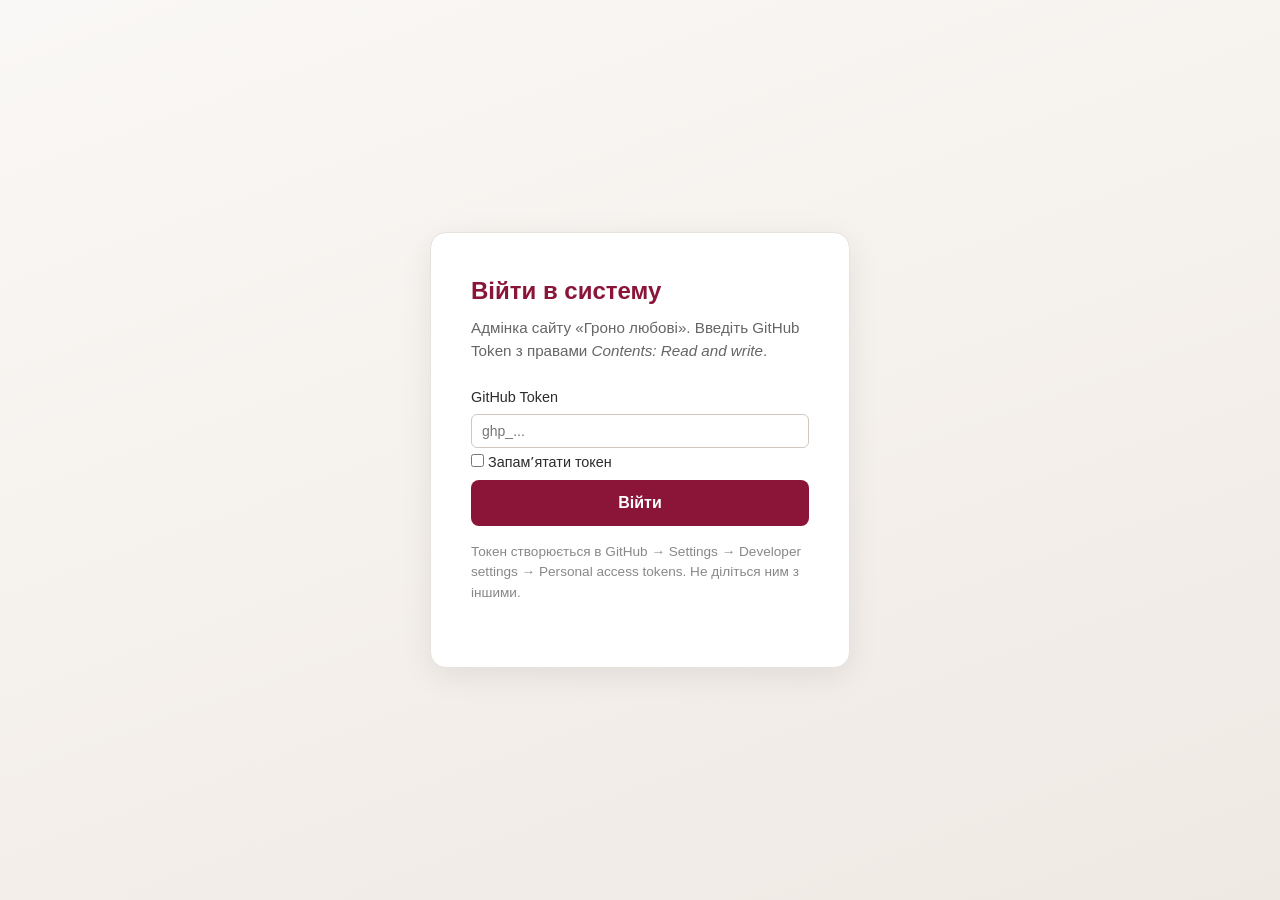
==== commit aa058cf3: "Адмінка: запамʼятати токен, усі розділи (товари, галерея, контакти, соцмережі), виправлення перемика" ====
--- a/admin/index.html
+++ b/admin/index.html
@@ -22,6 +22,8 @@
     .login-card .help { margin-top: 16px; font-size: 0.85rem; color: #888; }
     .login-card .help a { color: #8B1538; }
     #loginError { margin-top: 12px; padding: 10px; border-radius: 8px; background: #ffebee; color: #c62828; font-size: 0.9rem; display: none; }
+    .login-remember { margin: -8px 0 16px; font-size: 0.9rem; font-weight: normal; display: flex; align-items: center; gap: 8px; }
+    .login-remember input { width: auto; margin: 0; }
     /* Основна адмінка */
     #adminPanel { display: none; min-height: 100vh; }
     #adminPanel.visible { display: block; }
@@ -83,6 +85,9 @@
     .tabs button { border-radius: 8px 8px 0 0; margin: 0; background: transparent; color: #666; }
     .tabs button.active { background: #faf8f6; color: #8B1538; font-weight: 600; }
     .raw-json { font-family: monospace; font-size: 12px; min-height: 200px; }
+    .item-block { border: 1px solid #e0d9d2; border-radius: 8px; padding: 12px; margin-bottom: 12px; background: #faf8f6; position: relative; }
+    .item-block .remove-item { position: absolute; top: 8px; right: 8px; padding: 4px 8px; font-size: 12px; }
+    .add-item-btn { margin-top: 8px; }
     @media (max-width: 900px) { .layout { flex-direction: column; } .sidebar { width: 100%; border-right: none; border-bottom: 1px solid #e0d9d2; } }
   </style>
 </head>
@@ -94,6 +99,7 @@
       <p>Адмінка сайту «Гроно любові». Введіть GitHub Token з правами <em>Contents: Read and write</em>.</p>
       <label for="loginToken">GitHub Token</label>
       <input type="password" id="loginToken" placeholder="ghp_..." autocomplete="off" />
+      <label class="login-remember"><input type="checkbox" id="loginRemember" /> Запамʼятати токен</label>
       <button type="button" id="btnLogin">Війти</button>
       <div id="loginError"></div>
       <p class="help">Токен створюється в GitHub → Settings → Developer settings → Personal access tokens. Не діліться ним з іншими.</p>
@@ -173,6 +179,10 @@
                 <option value="hero">Hero</option>
                 <option value="about">Про нас</option>
                 <option value="footer">Футер</option>
+                <option value="products">Товари</option>
+                <option value="gallery">Галерея</option>
+                <option value="contacts">Контакти</option>
+                <option value="social">Соцмережі</option>
               </select>
             </div>
             <div id="editorFields"></div>
@@ -241,6 +251,21 @@
       telegramUrl: 'https://t.me/gronoliubovi',
       footerText: 'Гроно любові — Поділля. Зв\'яжіться з нами через Telegram.',
       contactLine: 'Поділля, Україна'
+    },
+    products: [
+      { id: '1', title: 'Мед «Гроно любові»', description: 'Натуральний мед з пасіки.', price: '150 грн', image: '/images/honey-jar-grono-liubovi.png', order: 0 }
+    ],
+    gallery: [
+      { image: '/images/vineyard-lavender-field.png', caption: 'Виноградник і лаванда' }
+    ],
+    contacts: {
+      phone: '',
+      email: '',
+      address: 'Поділля, Україна'
+    },
+    social: {
+      instagram: '',
+      facebook: ''
     }
   };
 
@@ -248,6 +273,7 @@
   var data = JSON.parse(JSON.stringify(defaultContent));
   var contentSha = null;
   var recentUploadedUrls = [];
+  var currentSection = 'site';
 
   function getToken() {
     try { return sessionStorage.getItem('gronoliubovi_admin_token') || ''; } catch (e) { return ''; }
@@ -295,7 +321,9 @@
     try { sessionStorage.removeItem('gronoliubovi_admin_token'); } catch (e) {}
     document.getElementById('loginScreen').classList.remove('hidden');
     document.getElementById('adminPanel').classList.remove('visible');
-    document.getElementById('loginToken').value = '';
+    var remembered = '';
+    try { remembered = localStorage.getItem('gronoliubovi_remember_token') || ''; } catch (e) {}
+    document.getElementById('loginToken').value = remembered;
     showLoginError('');
   }
 
@@ -310,6 +338,14 @@
       if (!r.ok) return r.json().then(function (j) { throw new Error(j.message || 'Помилка доступу'); });
       return r.json();
     }).then(function () {
+      try {
+        var rem = document.getElementById('loginRemember');
+        if (rem && rem.checked) {
+          localStorage.setItem('gronoliubovi_remember_token', token);
+        } else {
+          localStorage.removeItem('gronoliubovi_remember_token');
+        }
+      } catch (e) {}
       enterAdmin(token);
     }).catch(function (err) {
       showLoginError(err.message || 'Невірний токен або немає доступу до репо.');
@@ -351,8 +387,69 @@
       html += '<div class="field"><label>Посилання на Telegram</label><input type="text" id="f_telegramUrl" value="' + escapeAttr(s.telegramUrl) + '" /></div>';
       html += '<div class="field"><label>Текст у футері</label><textarea id="f_footerText">' + escapeHtml(s.footerText || '') + '</textarea></div>';
       html += '<div class="field"><label>Контактний рядок (адреса)</label><input type="text" id="f_contactLine" value="' + escapeAttr(s.contactLine) + '" /></div>';
+    } else if (section === 'products') {
+      var list = Array.isArray(s) ? s : [];
+      list.forEach(function (p, i) {
+        p = p || {};
+        html += '<div class="item-block" data-index="' + i + '"><button type="button" class="btn-secondary btn-small remove-item">Видалити</button>';
+        html += '<div class="field"><label>Назва</label><input type="text" id="f_product_' + i + '_title" value="' + escapeAttr(p.title) + '" /></div>';
+        html += '<div class="field"><label>Опис</label><textarea id="f_product_' + i + '_description">' + escapeHtml(p.description || '') + '</textarea></div>';
+        html += '<div class="field"><label>Ціна</label><input type="text" id="f_product_' + i + '_price" value="' + escapeAttr(p.price) + '" /></div>';
+        html += '<div class="field"><label>URL зображення</label><input type="text" id="f_product_' + i + '_image" value="' + escapeAttr(p.image) + '" /></div>';
+        html += '<div class="field"><label>Порядок</label><input type="number" id="f_product_' + i + '_order" value="' + (p.order != null ? p.order : i) + '" style="width:80px" /></div></div>';
+      });
+      html += '<button type="button" class="btn-secondary add-item-btn" id="btnAddProduct">+ Додати товар</button>';
+    } else if (section === 'gallery') {
+      var list = Array.isArray(s) ? s : [];
+      list.forEach(function (g, i) {
+        g = g || {};
+        html += '<div class="item-block" data-index="' + i + '"><button type="button" class="btn-secondary btn-small remove-item">Видалити</button>';
+        html += '<div class="field"><label>URL зображення</label><input type="text" id="f_gallery_' + i + '_image" value="' + escapeAttr(g.image) + '" /></div>';
+        html += '<div class="field"><label>Підпис</label><input type="text" id="f_gallery_' + i + '_caption" value="' + escapeAttr(g.caption) + '" /></div></div>';
+      });
+      html += '<button type="button" class="btn-secondary add-item-btn" id="btnAddGallery">+ Додати фото</button>';
+    } else if (section === 'contacts') {
+      html += '<div class="field"><label>Телефон</label><input type="text" id="f_phone" value="' + escapeAttr(s.phone) + '" /></div>';
+      html += '<div class="field"><label>Email</label><input type="email" id="f_email" value="' + escapeAttr(s.email) + '" /></div>';
+      html += '<div class="field"><label>Адреса</label><textarea id="f_address">' + escapeHtml(s.address || '') + '</textarea></div>';
+    } else if (section === 'social') {
+      html += '<div class="field"><label>Instagram (URL)</label><input type="text" id="f_instagram" value="' + escapeAttr(s.instagram) + '" placeholder="https://instagram.com/..." /></div>';
+      html += '<div class="field"><label>Facebook (URL)</label><input type="text" id="f_facebook" value="' + escapeAttr(s.facebook) + '" placeholder="https://facebook.com/..." /></div>';
     }
     document.getElementById('editorFields').innerHTML = html;
+    currentSection = section;
+    if (section === 'products') {
+      document.getElementById('btnAddProduct').addEventListener('click', function () {
+        collectFields();
+        data.products = data.products || [];
+        data.products.push({ id: String(Date.now()), title: '', description: '', price: '', image: '', order: data.products.length });
+        renderFields();
+      });
+      document.querySelectorAll('#editorFields .item-block .remove-item').forEach(function (btn) {
+        btn.addEventListener('click', function () {
+          var i = parseInt(btn.closest('.item-block').getAttribute('data-index'), 10);
+          collectFields();
+          data.products.splice(i, 1);
+          renderFields();
+        });
+      });
+    }
+    if (section === 'gallery') {
+      document.getElementById('btnAddGallery').addEventListener('click', function () {
+        collectFields();
+        data.gallery = data.gallery || [];
+        data.gallery.push({ image: '', caption: '' });
+        renderFields();
+      });
+      document.querySelectorAll('#editorFields .item-block .remove-item').forEach(function (btn) {
+        btn.addEventListener('click', function () {
+          var i = parseInt(btn.closest('.item-block').getAttribute('data-index'), 10);
+          collectFields();
+          data.gallery.splice(i, 1);
+          renderFields();
+        });
+      });
+    }
     var imgInput = document.getElementById('f_image');
     if (imgInput) {
       imgInput.addEventListener('input', function () {
@@ -364,8 +461,8 @@
   function escapeAttr(s) { return String(s || '').replace(/&/g, '&amp;').replace(/"/g, '&quot;').replace(/</g, '&lt;').replace(/>/g, '&gt;'); }
   function escapeHtml(s) { return String(s || '').replace(/&/g, '&amp;').replace(/</g, '&lt;').replace(/>/g, '&gt;').replace(/"/g, '&quot;'); }
 
-  function collectFields() {
-    var section = document.getElementById('section').value;
+  function collectFields(fromSection) {
+    var section = fromSection !== undefined ? fromSection : document.getElementById('section').value;
     var s = data[section] || {};
     if (section === 'site') {
       s.title = (document.getElementById('f_title') || {}).value.trim();
@@ -385,6 +482,41 @@
       s.telegramUrl = (document.getElementById('f_telegramUrl') || {}).value.trim();
       s.footerText = (document.getElementById('f_footerText') || {}).value.trim();
       s.contactLine = (document.getElementById('f_contactLine') || {}).value.trim();
+    } else if (section === 'products') {
+      var out = [];
+      for (var i = 0; i < 999; i++) {
+        var titleEl = document.getElementById('f_product_' + i + '_title');
+        if (!titleEl) break;
+        out.push({
+          id: (data.products && data.products[i] && data.products[i].id) || String(i),
+          title: titleEl.value.trim(),
+          description: (document.getElementById('f_product_' + i + '_description') || {}).value.trim(),
+          price: (document.getElementById('f_product_' + i + '_price') || {}).value.trim(),
+          image: (document.getElementById('f_product_' + i + '_image') || {}).value.trim(),
+          order: parseInt((document.getElementById('f_product_' + i + '_order') || {}).value, 10) || i
+        });
+      }
+      data.products = out;
+      return;
+    } else if (section === 'gallery') {
+      var out = [];
+      for (var j = 0; j < 999; j++) {
+        var imgEl = document.getElementById('f_gallery_' + j + '_image');
+        if (!imgEl) break;
+        out.push({
+          image: imgEl.value.trim(),
+          caption: (document.getElementById('f_gallery_' + j + '_caption') || {}).value.trim()
+        });
+      }
+      data.gallery = out;
+      return;
+    } else if (section === 'contacts') {
+      s.phone = (document.getElementById('f_phone') || {}).value.trim();
+      s.email = (document.getElementById('f_email') || {}).value.trim();
+      s.address = (document.getElementById('f_address') || {}).value.trim();
+    } else if (section === 'social') {
+      s.instagram = (document.getElementById('f_instagram') || {}).value.trim();
+      s.facebook = (document.getElementById('f_facebook') || {}).value.trim();
     }
     data[section] = s;
   }
@@ -431,7 +563,8 @@
   }
 
   document.getElementById('section').addEventListener('change', function () {
-    collectFields();
+    collectFields(currentSection);
+    currentSection = document.getElementById('section').value;
     renderFields();
   });
 
@@ -459,6 +592,10 @@
           data = JSON.parse(decoded);
           if (!data.site) data.site = defaultContent.site;
           if (!data.site.ogDescription) data.site.ogDescription = data.site.description || '';
+          if (!Array.isArray(data.products)) data.products = defaultContent.products.slice();
+          if (!Array.isArray(data.gallery)) data.gallery = defaultContent.gallery.slice();
+          if (!data.contacts || typeof data.contacts !== 'object') data.contacts = Object.assign({}, defaultContent.contacts);
+          if (!data.social || typeof data.social !== 'object') data.social = Object.assign({}, defaultContent.social);
           contentSha = json.sha;
           renderFields();
           syncRawJson();
@@ -559,20 +696,22 @@
     });
     list.querySelectorAll('.insert-hero').forEach(function (btn) {
       btn.addEventListener('click', function () {
+        collectFields(currentSection);
         data.hero = data.hero || {};
         data.hero.image = btn.getAttribute('data-url');
+        currentSection = 'hero';
         document.getElementById('section').value = 'hero';
-        collectFields();
         renderFields();
         showStatus('editorStatus', 'URL вставлено в Hero.', 'success');
       });
     });
     list.querySelectorAll('.insert-about').forEach(function (btn) {
       btn.addEventListener('click', function () {
+        collectFields(currentSection);
         data.about = data.about || {};
         data.about.image = btn.getAttribute('data-url');
+        currentSection = 'about';
         document.getElementById('section').value = 'about';
-        collectFields();
         renderFields();
         showStatus('editorStatus', 'URL вставлено в Про нас.', 'success');
       });
@@ -650,7 +789,18 @@
     refreshDeployStatus();
   }
 
-  // Завжди спочатку показувати екран авторизації; панель — лише після успішного входу по ключу
+  // При відкритті сторінки: якщо токен було збережено — підставити в поле і відмітити «Запамʼятати»
+  (function initLoginRemember() {
+    try {
+      var saved = localStorage.getItem('gronoliubovi_remember_token');
+      if (saved && saved.length > 10) {
+        var input = document.getElementById('loginToken');
+        var check = document.getElementById('loginRemember');
+        if (input) input.value = saved;
+        if (check) check.checked = true;
+      }
+    } catch (e) {}
+  })();
 })();
   </script>
 </body>
